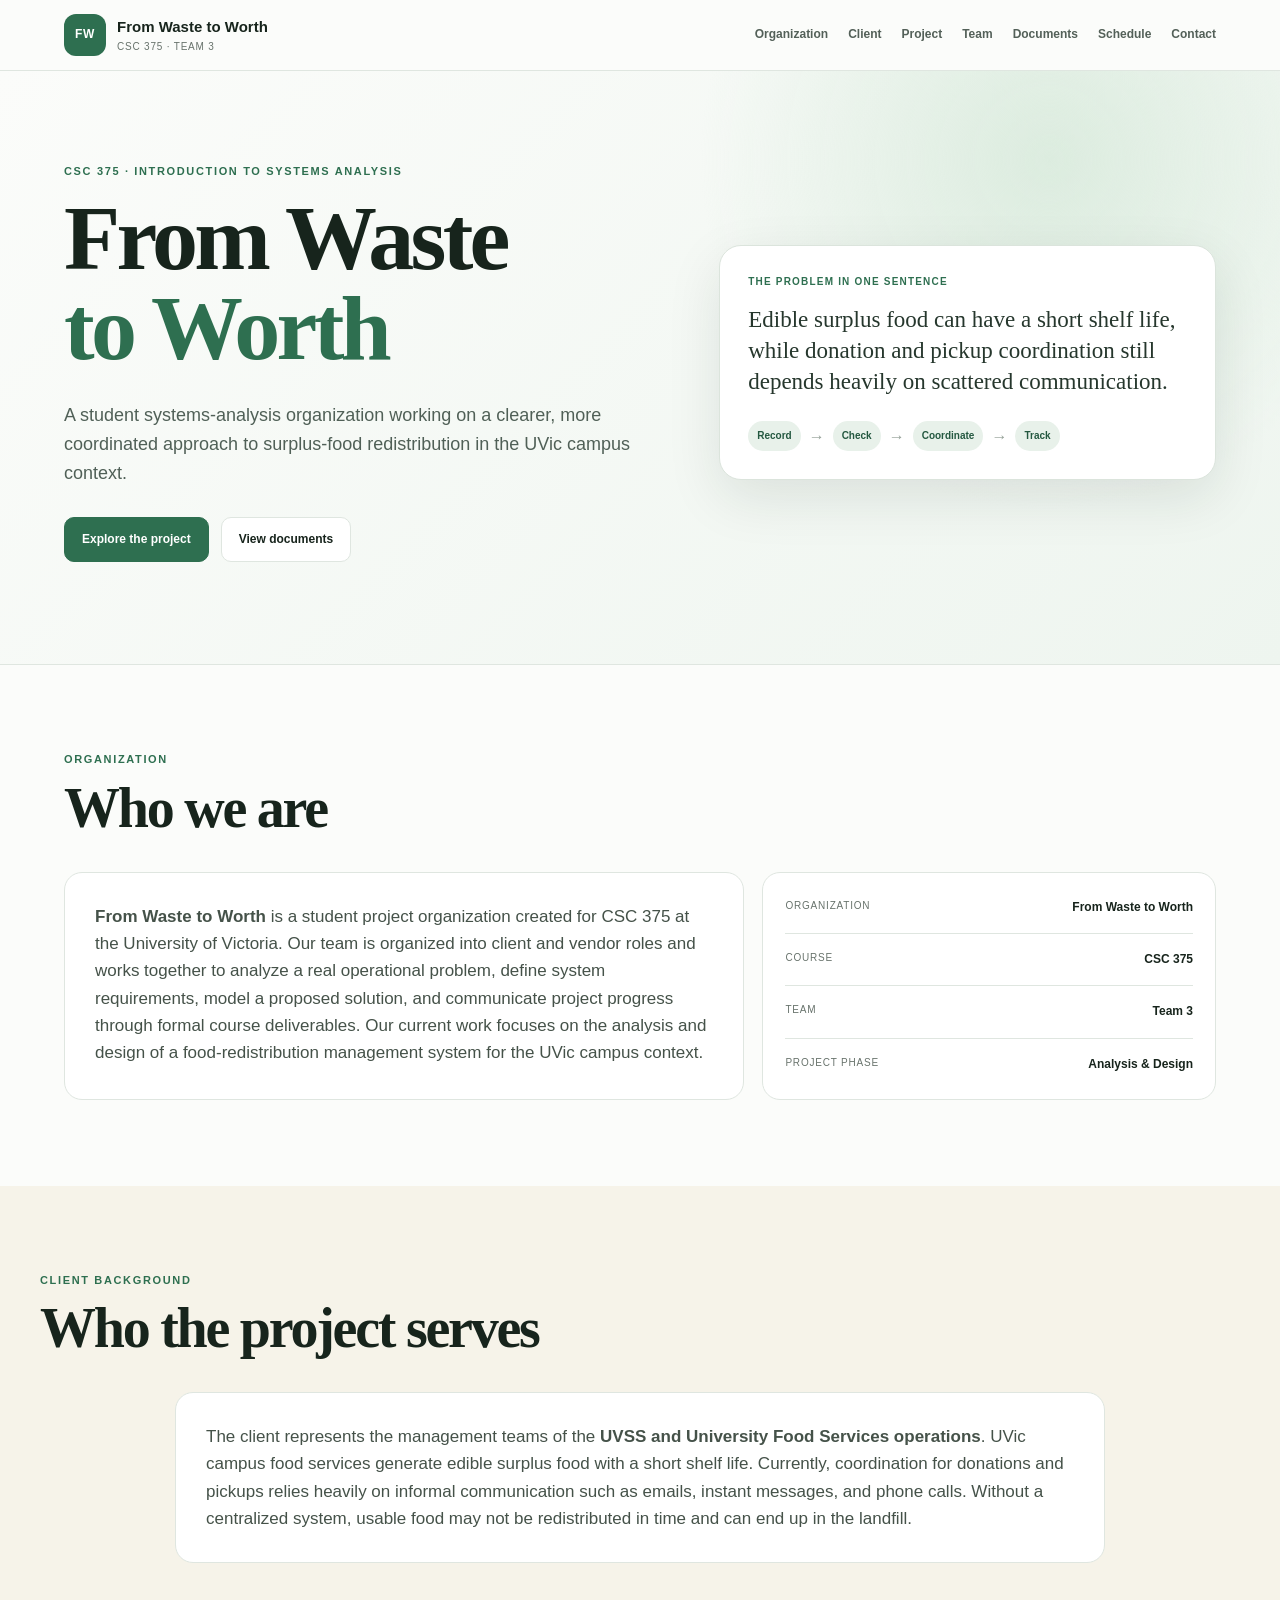
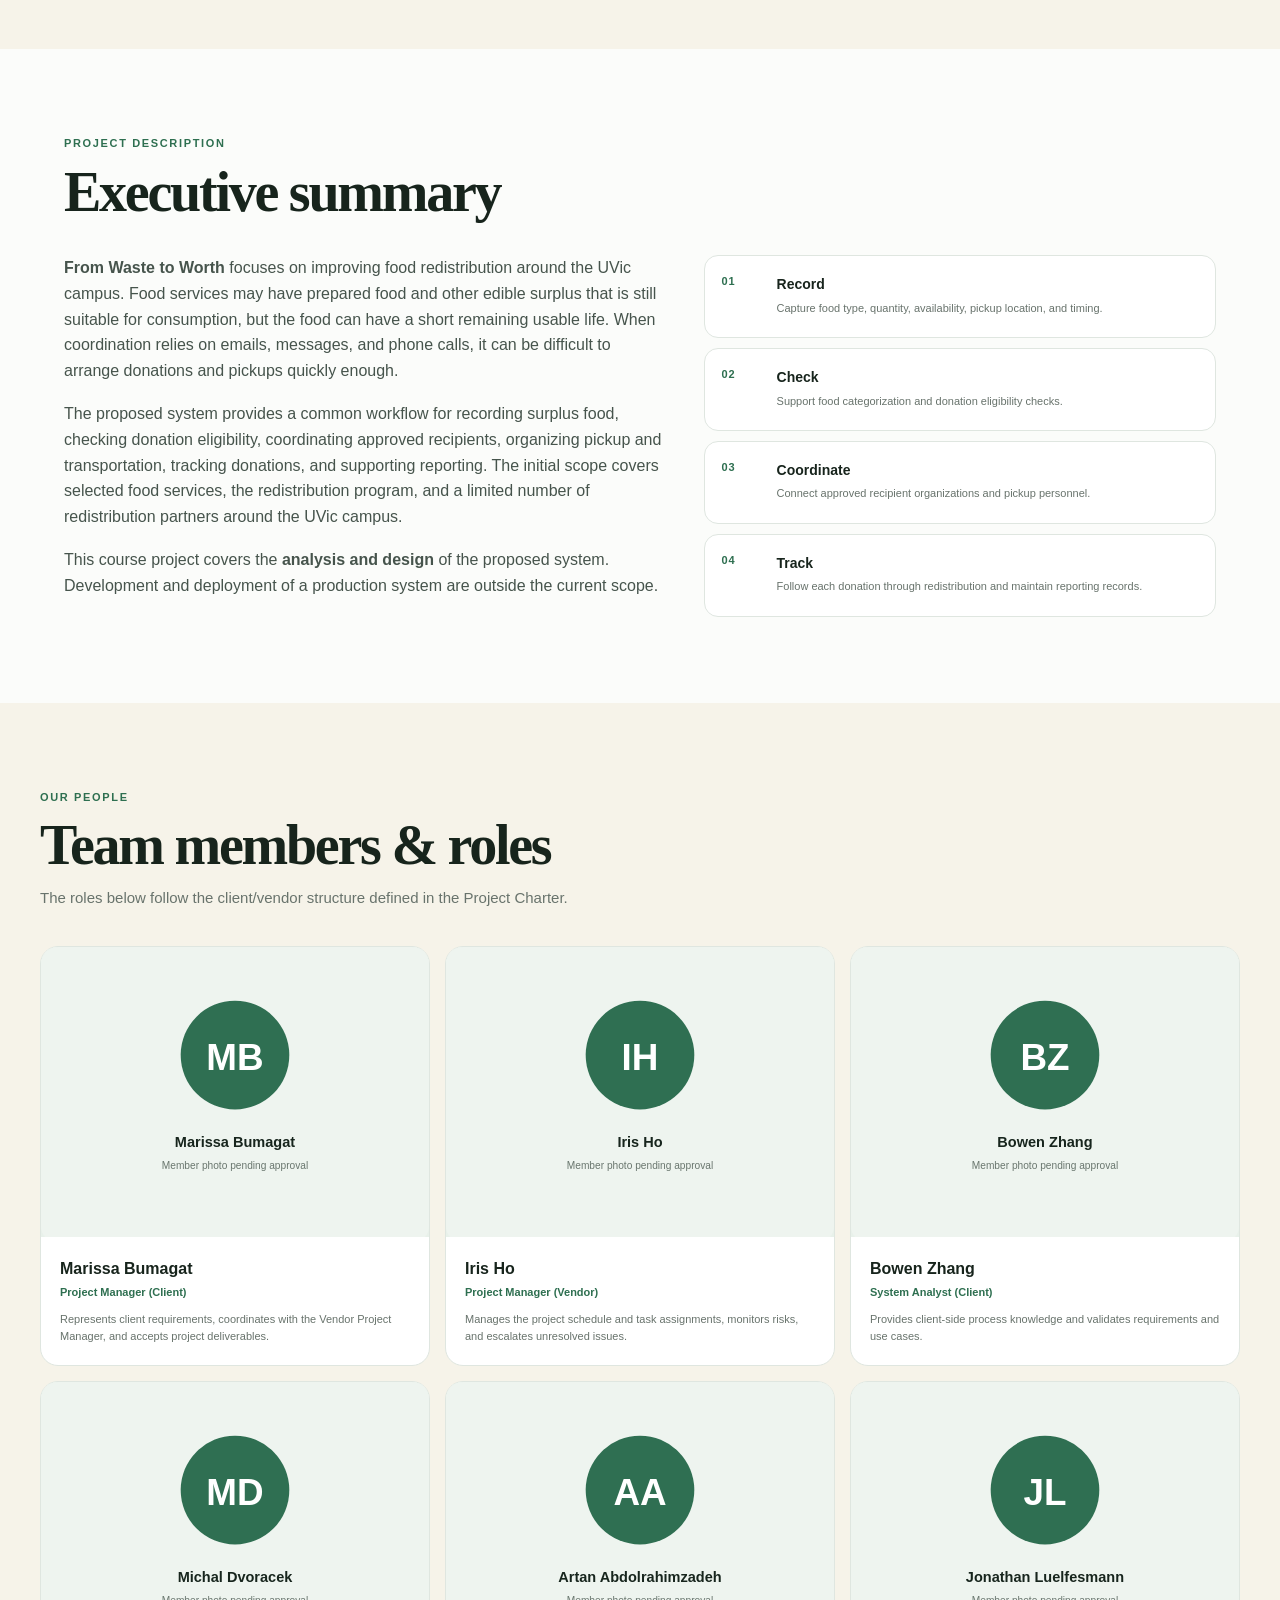
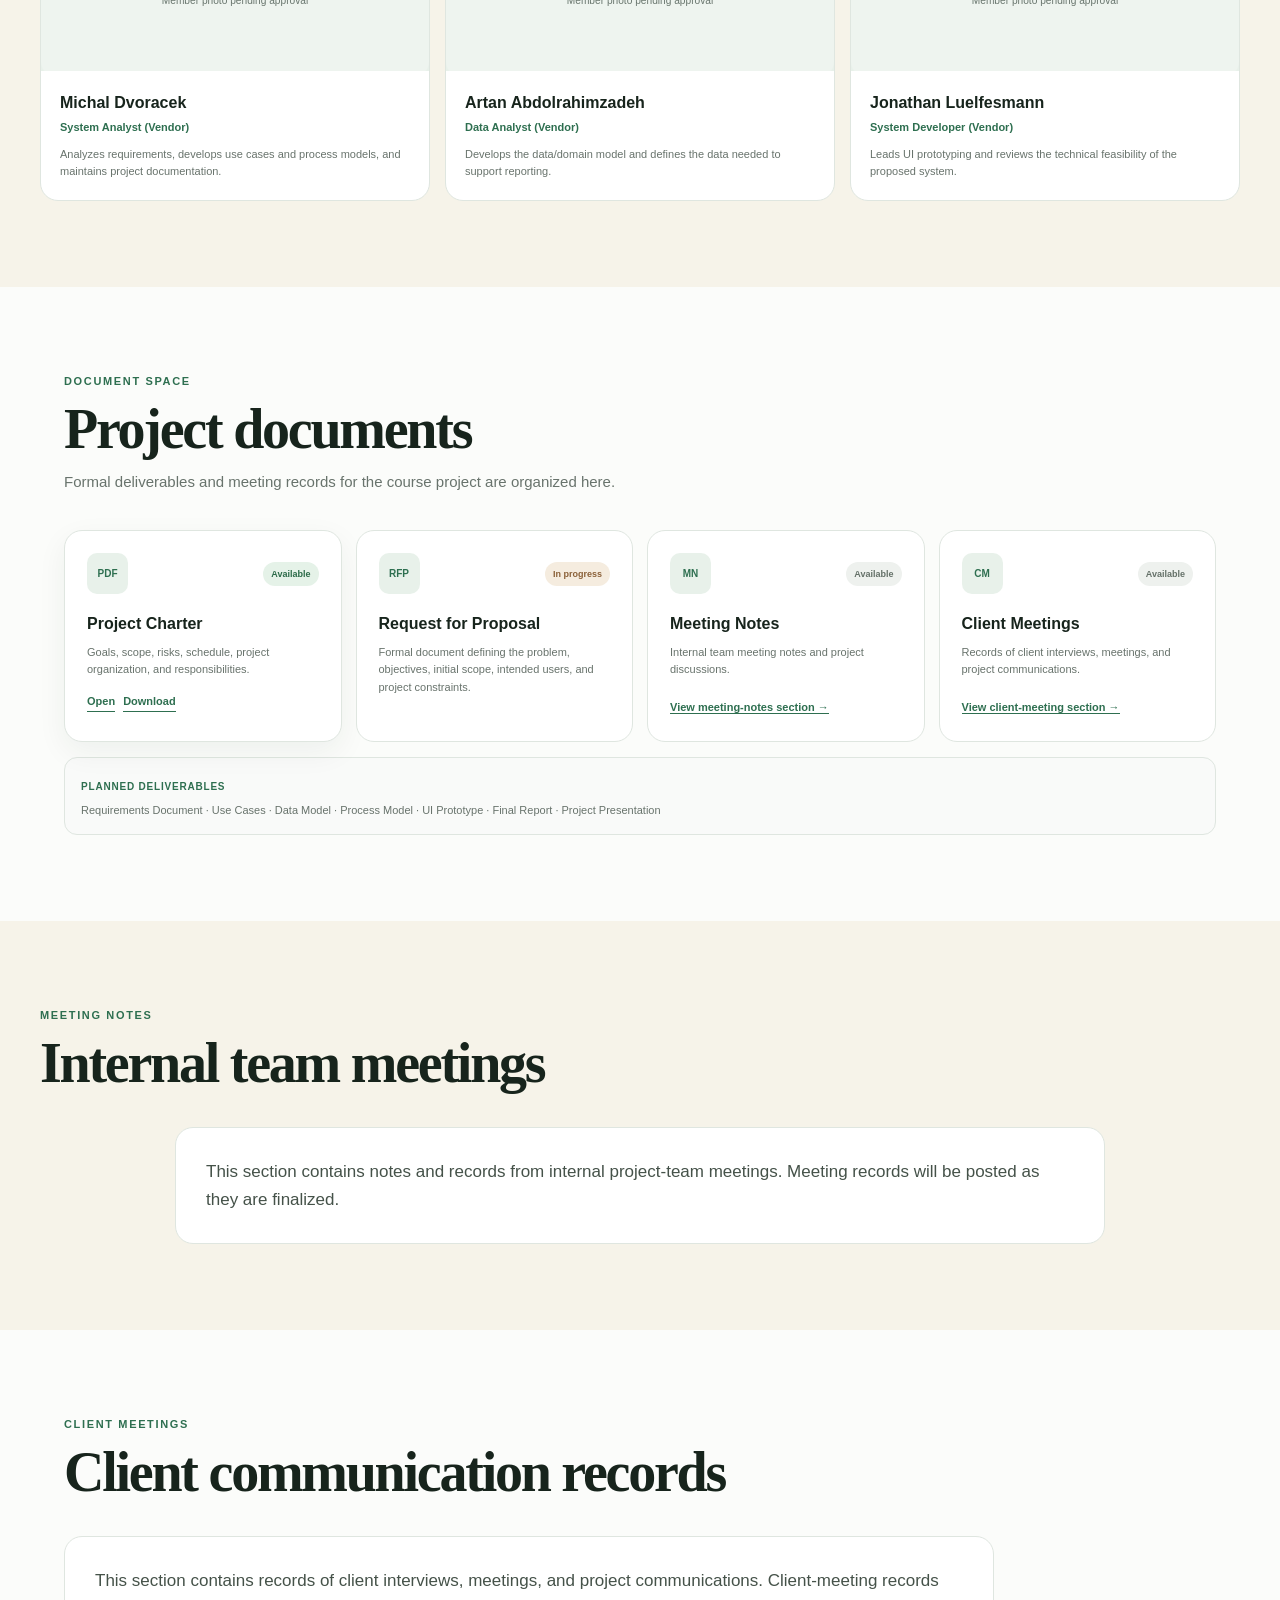
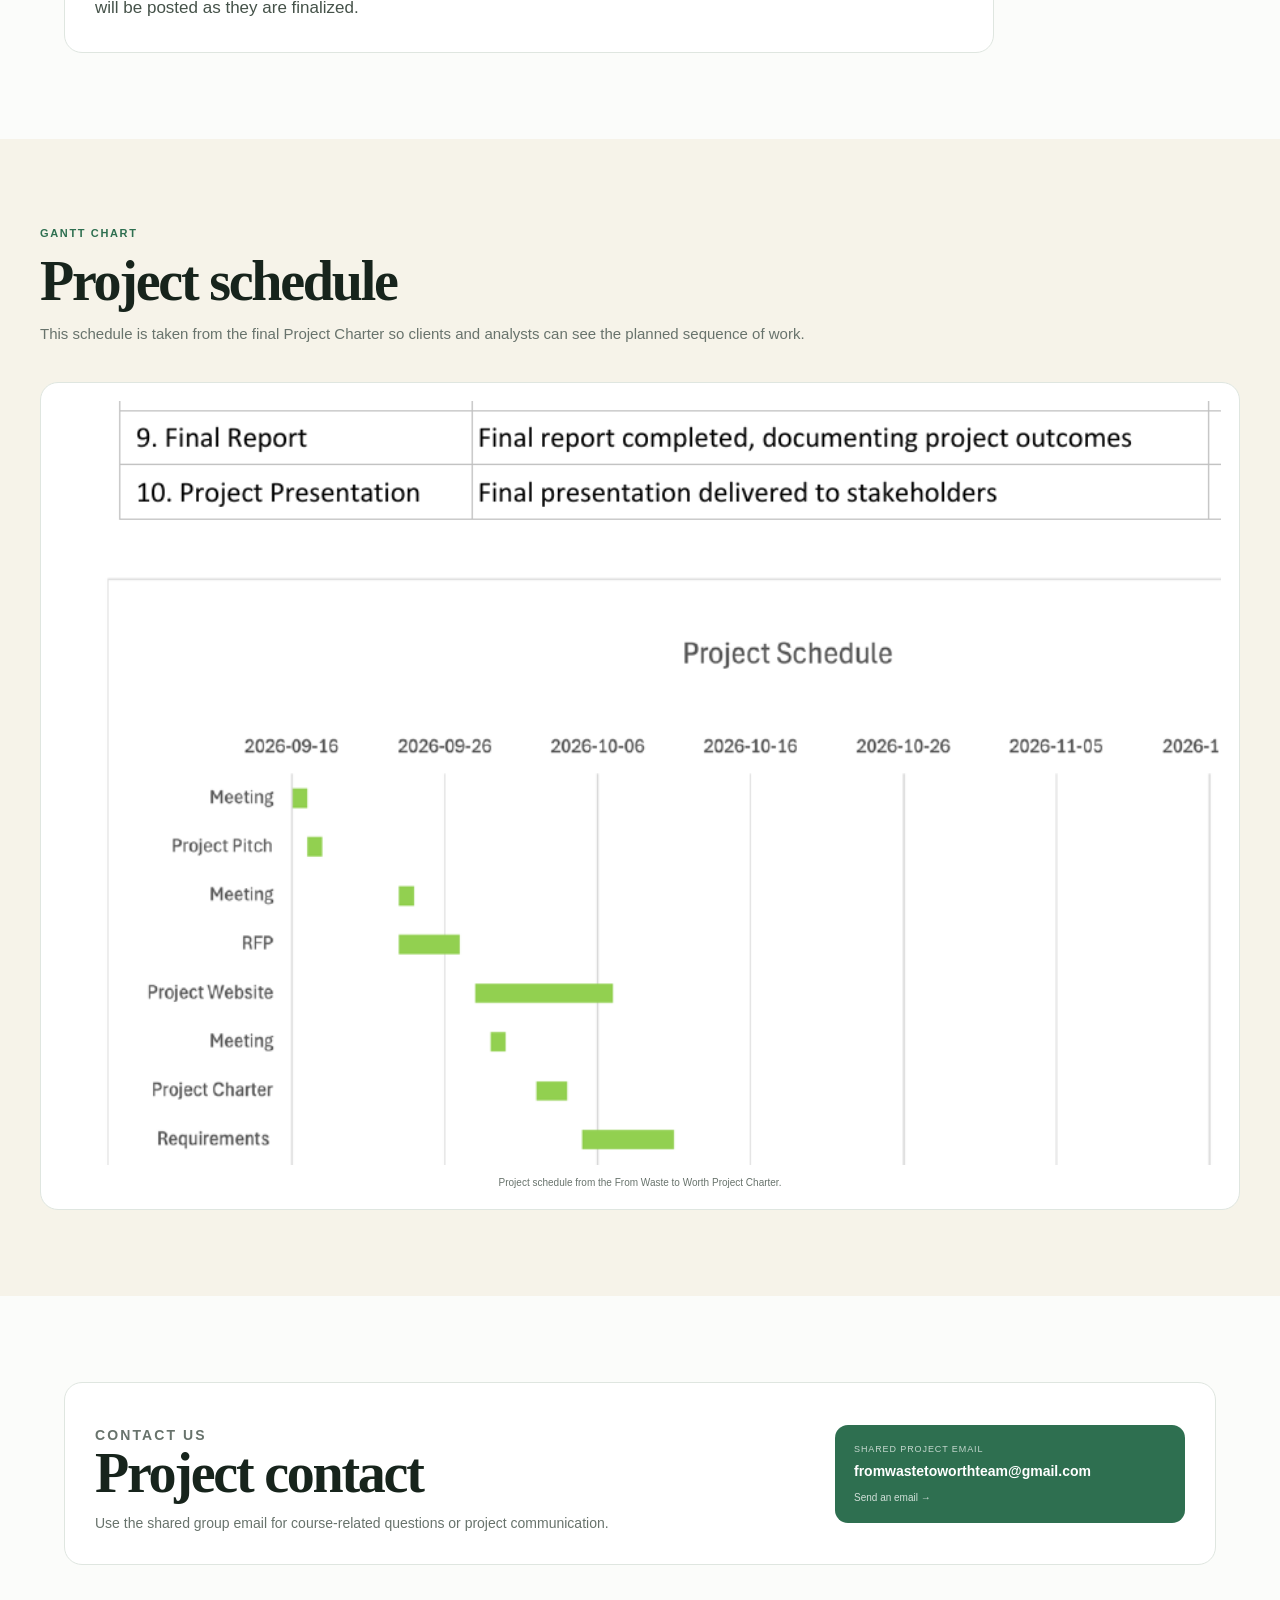
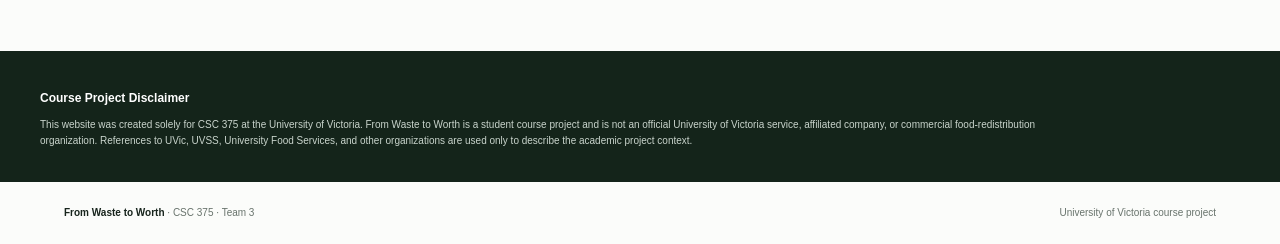
==== index.html @ 50b14043 "Add files via upload" ====
<!doctype html>
<html lang="en">
<head>
  <meta charset="utf-8">
  <meta name="viewport" content="width=device-width, initial-scale=1">
  <title>From Waste to Worth | CSC 375</title>
  <meta name="description" content="From Waste to Worth is a CSC 375 student project organization focused on improving surplus-food redistribution coordination around the UVic campus.">
  <style>
:root{
 --ink:#17241c;--muted:#68736c;--green:#2e6f50;--green-dark:#245840;
 --sage:#e8f1ea;--sage2:#d8e8dc;--cream:#f6f3e9;--paper:#fbfcfa;--white:#fff;
 --line:#dfe6e0;--orange:#c97b3f;--shadow:0 18px 54px rgba(24,40,30,.10)
}
*{box-sizing:border-box} html{scroll-behavior:smooth}
body{margin:0;background:var(--paper);color:var(--ink);font-family:-apple-system,BlinkMacSystemFont,"Segoe UI",Inter,Arial,sans-serif;line-height:1.6}
a{text-decoration:none;color:inherit}
.site-header{position:sticky;top:0;z-index:50;background:rgba(251,252,250,.95);backdrop-filter:blur(14px);border-bottom:1px solid var(--line)}
.nav-wrap{max-width:1200px;margin:auto;padding:14px 24px;display:flex;align-items:center;justify-content:space-between;gap:24px}
.brand{display:flex;align-items:center;gap:11px}.mark{width:42px;height:42px;border-radius:12px;display:grid;place-items:center;background:var(--green);color:white;font-weight:800;font-size:12px;letter-spacing:.05em}
.brand strong,.brand small{display:block}.brand strong{font-size:15px}.brand small{font-size:10px;color:var(--muted);text-transform:uppercase;letter-spacing:.08em}
nav{display:flex;gap:20px;font-size:12px;font-weight:700;color:#536058}nav a:hover{color:var(--green)}
.menu-btn{display:none;border:0;background:none;font-size:24px}
.hero{background:radial-gradient(circle at 82% 15%,#dcecdf 0,transparent 30%),linear-gradient(135deg,#fbfcfa,#eef5ef);border-bottom:1px solid var(--line)}
.hero-inner{max-width:1200px;margin:auto;padding:92px 24px 102px;display:grid;grid-template-columns:1.08fr .92fr;gap:72px;align-items:center}
.eyebrow{margin:0 0 12px;color:var(--green);font-weight:850;font-size:11px;text-transform:uppercase;letter-spacing:.15em}
h1,h2{font-family:Georgia,"Times New Roman",serif;letter-spacing:-.04em;line-height:.98;margin:0}
h1{font-size:clamp(58px,7.6vw,92px);font-weight:600}h1 em{font-style:normal;color:var(--green)}
.hero-text{font-size:18px;color:#506057;max-width:670px;margin:28px 0 30px}
.hero-actions{display:flex;gap:12px;flex-wrap:wrap}.btn{padding:12px 17px;border-radius:10px;border:1px solid var(--line);font-size:12px;font-weight:800}.primary{background:var(--green);border-color:var(--green);color:white}.secondary{background:white}
.hero-card{background:white;border:1px solid #dbe4dc;border-radius:22px;padding:28px;box-shadow:var(--shadow)}
.mini-title{font-size:10px;font-weight:850;color:var(--green);letter-spacing:.12em;margin:0 0 14px}
blockquote{font-family:Georgia,serif;font-size:23px;line-height:1.35;margin:0;color:#26372d}
.flow{display:flex;align-items:center;gap:8px;flex-wrap:wrap;margin-top:24px}.flow span{font-size:10px;font-weight:800;padding:7px 9px;border-radius:999px;background:var(--sage);color:var(--green-dark)}.flow i{font-style:normal;color:#96a299}
.section{max-width:1200px;margin:auto;padding:86px 24px}.section.soft{max-width:none;background:var(--cream)}.section.soft>*{max-width:1200px;margin-left:auto;margin-right:auto}
.section-heading{max-width:790px;margin-bottom:36px}.section-heading h2,.contact h2{font-size:clamp(38px,5vw,56px)}.intro{color:var(--muted);font-size:15px;margin:13px 0 0}
.split{display:grid;grid-template-columns:1.2fr .8fr;gap:18px}
.copy-card,.facts,.member,.doc-card,.contact,.gantt{background:white;border:1px solid var(--line);border-radius:18px}
.copy-card{padding:30px;font-size:17px}.copy-card p{margin:0;color:#455249}.copy-card.wide{max-width:930px}
.facts{padding:9px 22px}.facts div{display:flex;justify-content:space-between;gap:20px;padding:16px 0;border-bottom:1px solid var(--line)}.facts div:last-child{border:0}.facts span{font-size:10px;text-transform:uppercase;letter-spacing:.08em;color:var(--muted)}.facts strong{font-size:12px;text-align:right}
.project-grid{display:grid;grid-template-columns:1.08fr .92fr;gap:38px}.summary p{margin:0 0 18px;font-size:16px;color:#46544c}
.project-points{display:grid;gap:10px}.project-points article{display:grid;grid-template-columns:42px 1fr;gap:13px;background:white;border:1px solid var(--line);border-radius:14px;padding:17px}.project-points b{font-size:11px;color:var(--green);letter-spacing:.08em}.project-points h3{margin:0;font-size:14px}.project-points p{margin:4px 0 0;font-size:11px;color:var(--muted)}
.team-grid{display:grid;grid-template-columns:repeat(3,1fr);gap:15px}.member{overflow:hidden}.member img{display:block;width:100%;aspect-ratio:1.34/1;object-fit:cover;background:var(--sage)}.member div{padding:19px}.member h3{margin:0 0 3px;font-size:16px}.member p{margin:0;font-size:11px;color:var(--muted)}.member .role{font-weight:800;color:var(--green);margin-bottom:9px}.photo-note{font-size:11px;color:#5b685f;margin:14px 0 0;padding:12px 14px;border:1px dashed #cbd6cd;border-radius:11px;background:#f9fbf9}
.docs-grid{display:grid;grid-template-columns:repeat(4,1fr);gap:14px}.doc-card{padding:22px}.doc-card.featured{box-shadow:0 10px 30px rgba(25,45,33,.06)}.doc-top{display:flex;justify-content:space-between;gap:10px;align-items:center}.file-icon{width:41px;height:41px;border-radius:10px;display:grid;place-items:center;background:var(--sage);color:var(--green);font-size:10px;font-weight:900}.status{font-size:9px;font-weight:800;border-radius:999px;padding:5px 8px}.status.live{background:#e5f2e8;color:#2b6a48}.status.pending{background:#f5ecdf;color:#8a6038}.status.ready{background:#eef1ee;color:#647068}
.doc-card h3{font-size:16px;margin:17px 0 7px}.doc-card p{font-size:11px;color:var(--muted);margin:0 0 14px}.doc-actions{display:flex;gap:8px}.doc-actions a,.text-link{font-size:11px;font-weight:800;color:var(--green);border-bottom:1px solid currentColor}.future-docs{margin-top:15px;border:1px solid var(--line);background:#f9faf9;border-radius:13px;padding:14px 16px}.future-docs span{font-size:10px;font-weight:850;text-transform:uppercase;letter-spacing:.08em;color:var(--green)}.future-docs p{margin:5px 0 0;font-size:11px;color:var(--muted)}
.gantt{margin:0;padding:18px}.gantt img{display:block;width:100%;height:auto;border-radius:10px}.gantt figcaption{text-align:center;font-size:10px;color:var(--muted);padding-top:10px}
.contact{padding:30px;display:grid;grid-template-columns:1fr auto;gap:30px;align-items:center}.contact p{color:var(--muted);font-size:14px;margin:11px 0 0;max-width:610px}.email{background:var(--green);color:white;padding:17px 19px;border-radius:13px;min-width:350px}.email small,.email strong,.email span{display:block}.email small{opacity:.72;font-size:9px;text-transform:uppercase;letter-spacing:.1em}.email strong{font-size:14px;margin:4px 0 7px}.email span{opacity:.78;font-size:10px}
.disclaimer{background:#14241a;color:white;padding:33px 24px}.disclaimer>div{max-width:1200px;margin:auto}.disclaimer strong{font-size:12px}.disclaimer p{max-width:1000px;margin:7px 0 0;color:#c9d4cc;font-size:10px}
footer{max-width:1200px;margin:auto;padding:23px 24px;display:flex;justify-content:space-between;gap:20px;color:var(--muted);font-size:10px}footer strong{color:var(--ink)}
.subpage{max-width:900px;margin:80px auto;padding:0 24px}.subpage .panel{background:white;border:1px solid var(--line);border-radius:18px;padding:28px}.subpage h1{font-size:48px}.subpage p{color:var(--muted)}.back{display:inline-block;margin-top:18px;color:var(--green);font-weight:800;font-size:12px}
@media(max-width:980px){.hero-inner,.split,.project-grid{grid-template-columns:1fr}.team-grid{grid-template-columns:repeat(2,1fr)}.docs-grid{grid-template-columns:repeat(2,1fr)}nav{display:none;position:absolute;left:16px;right:16px;top:70px;background:white;border:1px solid var(--line);border-radius:14px;padding:16px;box-shadow:var(--shadow);flex-direction:column}.menu-btn{display:block}nav.open{display:flex}.contact{grid-template-columns:1fr}.email{min-width:0}}
@media(max-width:620px){.hero-inner{padding:62px 18px 72px}.section{padding:68px 18px}.team-grid,.docs-grid{grid-template-columns:1fr}h1{font-size:55px}.nav-wrap{padding:12px 18px}.brand strong{font-size:13px}.contact{padding:22px}footer{flex-direction:column;gap:4px}}
</style>
</head>
<body>
<header class="site-header">
  <div class="nav-wrap">
    <a class="brand" href="#home">
      <span class="mark">FW</span>
      <span><strong>From Waste to Worth</strong><small>CSC 375 · Team 3</small></span>
    </a>
    <button class="menu-btn" aria-label="Open menu">☰</button>
    <nav>
      <a href="#organization">Organization</a>
      <a href="#client">Client</a>
      <a href="#project">Project</a>
      <a href="#team">Team</a>
      <a href="#documents">Documents</a>
      <a href="#schedule">Schedule</a>
      <a href="#contact">Contact</a>
    </nav>
  </div>
</header>

<main id="home">
<section class="hero">
  <div class="hero-inner">
    <div class="hero-copy">
      <p class="eyebrow">CSC 375 · Introduction to Systems Analysis</p>
      <h1>From Waste<br><em>to Worth</em></h1>
      <p class="hero-text">A student systems-analysis organization working on a clearer, more coordinated approach to surplus-food redistribution in the UVic campus context.</p>
      <div class="hero-actions">
        <a class="btn primary" href="#project">Explore the project</a>
        <a class="btn secondary" href="#documents">View documents</a>
      </div>
    </div>

    <div class="hero-card">
      <p class="mini-title">THE PROBLEM IN ONE SENTENCE</p>
      <blockquote>Edible surplus food can have a short shelf life, while donation and pickup coordination still depends heavily on scattered communication.</blockquote>
      <div class="flow">
        <span>Record</span><i>→</i><span>Check</span><i>→</i><span>Coordinate</span><i>→</i><span>Track</span>
      </div>
    </div>
  </div>
</section>

<section class="section" id="organization">
  <div class="section-heading">
    <p class="eyebrow">Organization</p>
    <h2>Who we are</h2>
  </div>
  <div class="split">
    <div class="copy-card">
      <p><strong>From Waste to Worth</strong> is a student project organization created for CSC 375 at the University of Victoria. Our team is organized into client and vendor roles and works together to analyze a real operational problem, define system requirements, model a proposed solution, and communicate project progress through formal course deliverables. Our current work focuses on the analysis and design of a food-redistribution management system for the UVic campus context.</p>
    </div>
    <div class="facts">
      <div><span>Organization</span><strong>From Waste to Worth</strong></div>
      <div><span>Course</span><strong>CSC 375</strong></div>
      <div><span>Team</span><strong>Team 3</strong></div>
      <div><span>Project phase</span><strong>Analysis & Design</strong></div>
    </div>
  </div>
</section>

<section class="section soft" id="client">
  <div class="section-heading">
    <p class="eyebrow">Client background</p>
    <h2>Who the project serves</h2>
  </div>
  <div class="copy-card wide">
    <p>The client represents the management teams of the <strong>UVSS and University Food Services operations</strong>. UVic campus food services generate edible surplus food with a short shelf life. Currently, coordination for donations and pickups relies heavily on informal communication such as emails, instant messages, and phone calls. Without a centralized system, usable food may not be redistributed in time and can end up in the landfill.</p>
  </div>
</section>

<section class="section" id="project">
  <div class="section-heading">
    <p class="eyebrow">Project description</p>
    <h2>Executive summary</h2>
  </div>
  <div class="project-grid">
    <div class="summary">
      <p><strong>From Waste to Worth</strong> focuses on improving food redistribution around the UVic campus. Food services may have prepared food and other edible surplus that is still suitable for consumption, but the food can have a short remaining usable life. When coordination relies on emails, messages, and phone calls, it can be difficult to arrange donations and pickups quickly enough.</p>
      <p>The proposed system provides a common workflow for recording surplus food, checking donation eligibility, coordinating approved recipients, organizing pickup and transportation, tracking donations, and supporting reporting. The initial scope covers selected food services, the redistribution program, and a limited number of redistribution partners around the UVic campus.</p>
      <p>This course project covers the <strong>analysis and design</strong> of the proposed system. Development and deployment of a production system are outside the current scope.</p>
    </div>
    <div class="project-points">
      <article><b>01</b><div><h3>Record</h3><p>Capture food type, quantity, availability, pickup location, and timing.</p></div></article>
      <article><b>02</b><div><h3>Check</h3><p>Support food categorization and donation eligibility checks.</p></div></article>
      <article><b>03</b><div><h3>Coordinate</h3><p>Connect approved recipient organizations and pickup personnel.</p></div></article>
      <article><b>04</b><div><h3>Track</h3><p>Follow each donation through redistribution and maintain reporting records.</p></div></article>
    </div>
  </div>
</section>

<section class="section soft" id="team">
  <div class="section-heading">
    <p class="eyebrow">Our people</p>
    <h2>Team members & roles</h2>
    <p class="intro">The roles below follow the client/vendor structure defined in the Project Charter.</p>
  </div>
  <div class="team-grid">
    <article class="member"><img src="[data-uri]" alt="Placeholder for Marissa Bumagat"><div><h3>Marissa Bumagat</h3><p class="role">Project Manager (Client)</p><p>Represents client requirements, coordinates with the Vendor Project Manager, and accepts project deliverables.</p></div></article>
    <article class="member"><img src="[data-uri]" alt="Placeholder for Iris Ho"><div><h3>Iris Ho</h3><p class="role">Project Manager (Vendor)</p><p>Manages the project schedule and task assignments, monitors risks, and escalates unresolved issues.</p></div></article>
    <article class="member"><img src="[data-uri]" alt="Placeholder for Bowen Zhang"><div><h3>Bowen Zhang</h3><p class="role">System Analyst (Client)</p><p>Provides client-side process knowledge and validates requirements and use cases.</p></div></article>
    <article class="member"><img src="[data-uri]" alt="Placeholder for Michal Dvoracek"><div><h3>Michal Dvoracek</h3><p class="role">System Analyst (Vendor)</p><p>Analyzes requirements, develops use cases and process models, and maintains project documentation.</p></div></article>
    <article class="member"><img src="[data-uri]" alt="Placeholder for Artan Abdolrahimzadeh"><div><h3>Artan Abdolrahimzadeh</h3><p class="role">Data Analyst (Vendor)</p><p>Develops the data/domain model and defines the data needed to support reporting.</p></div></article>
    <article class="member"><img src="[data-uri]" alt="Placeholder for Jonathan Luelfesmann"><div><h3>Jonathan Luelfesmann</h3><p class="role">System Developer (Vendor)</p><p>Leads UI prototyping and reviews the technical feasibility of the proposed system.</p></div></article>
  </div>
  
</section>

<section class="section" id="documents">
  <div class="section-heading">
    <p class="eyebrow">Document space</p>
    <h2>Project documents</h2>
    <p class="intro">Formal deliverables and meeting records for the course project are organized here.</p>
  </div>

  <div class="docs-grid">
    <article class="doc-card featured">
      <div class="doc-top"><span class="file-icon">PDF</span><span class="status live">Available</span></div>
      <h3>Project Charter</h3>
      <p>Goals, scope, risks, schedule, project organization, and responsibilities.</p>
      <div class="doc-actions">
        <a href="[data-uri]" target="_blank">Open</a>
        <a href="[data-uri]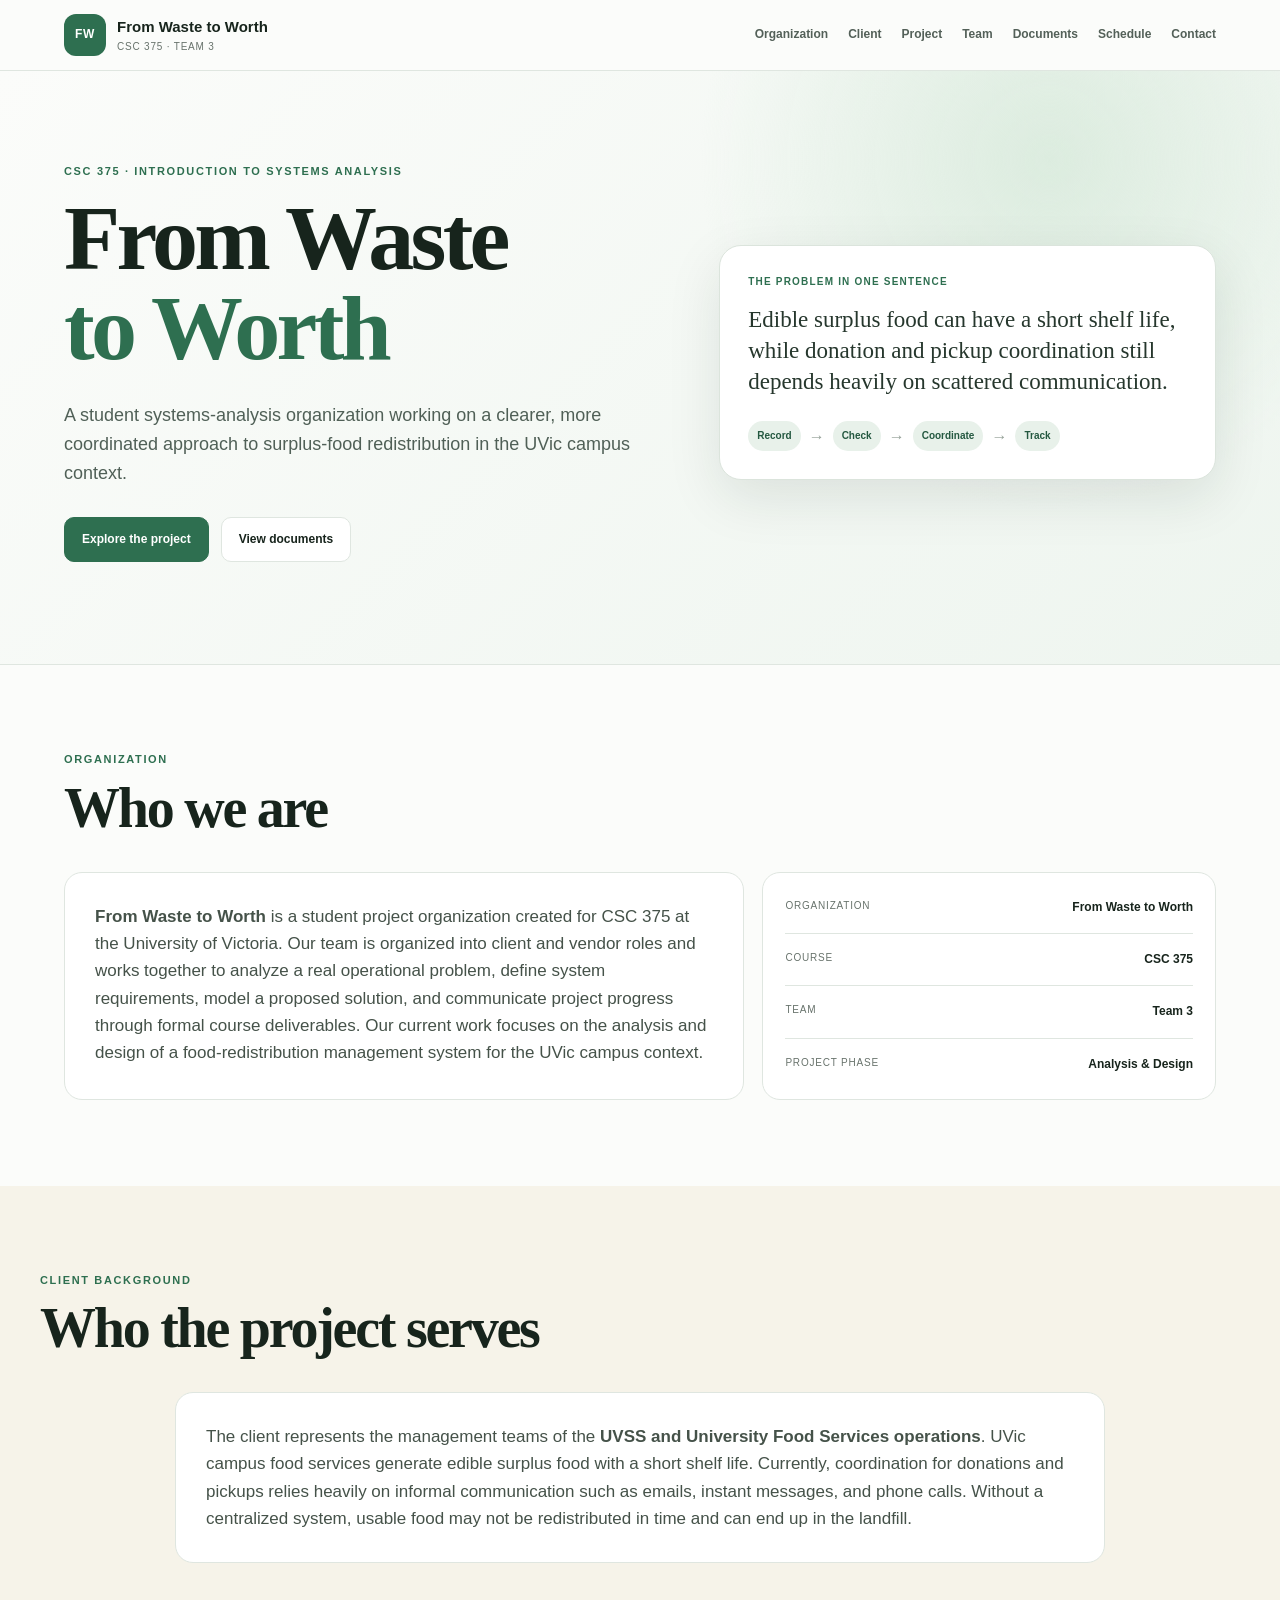
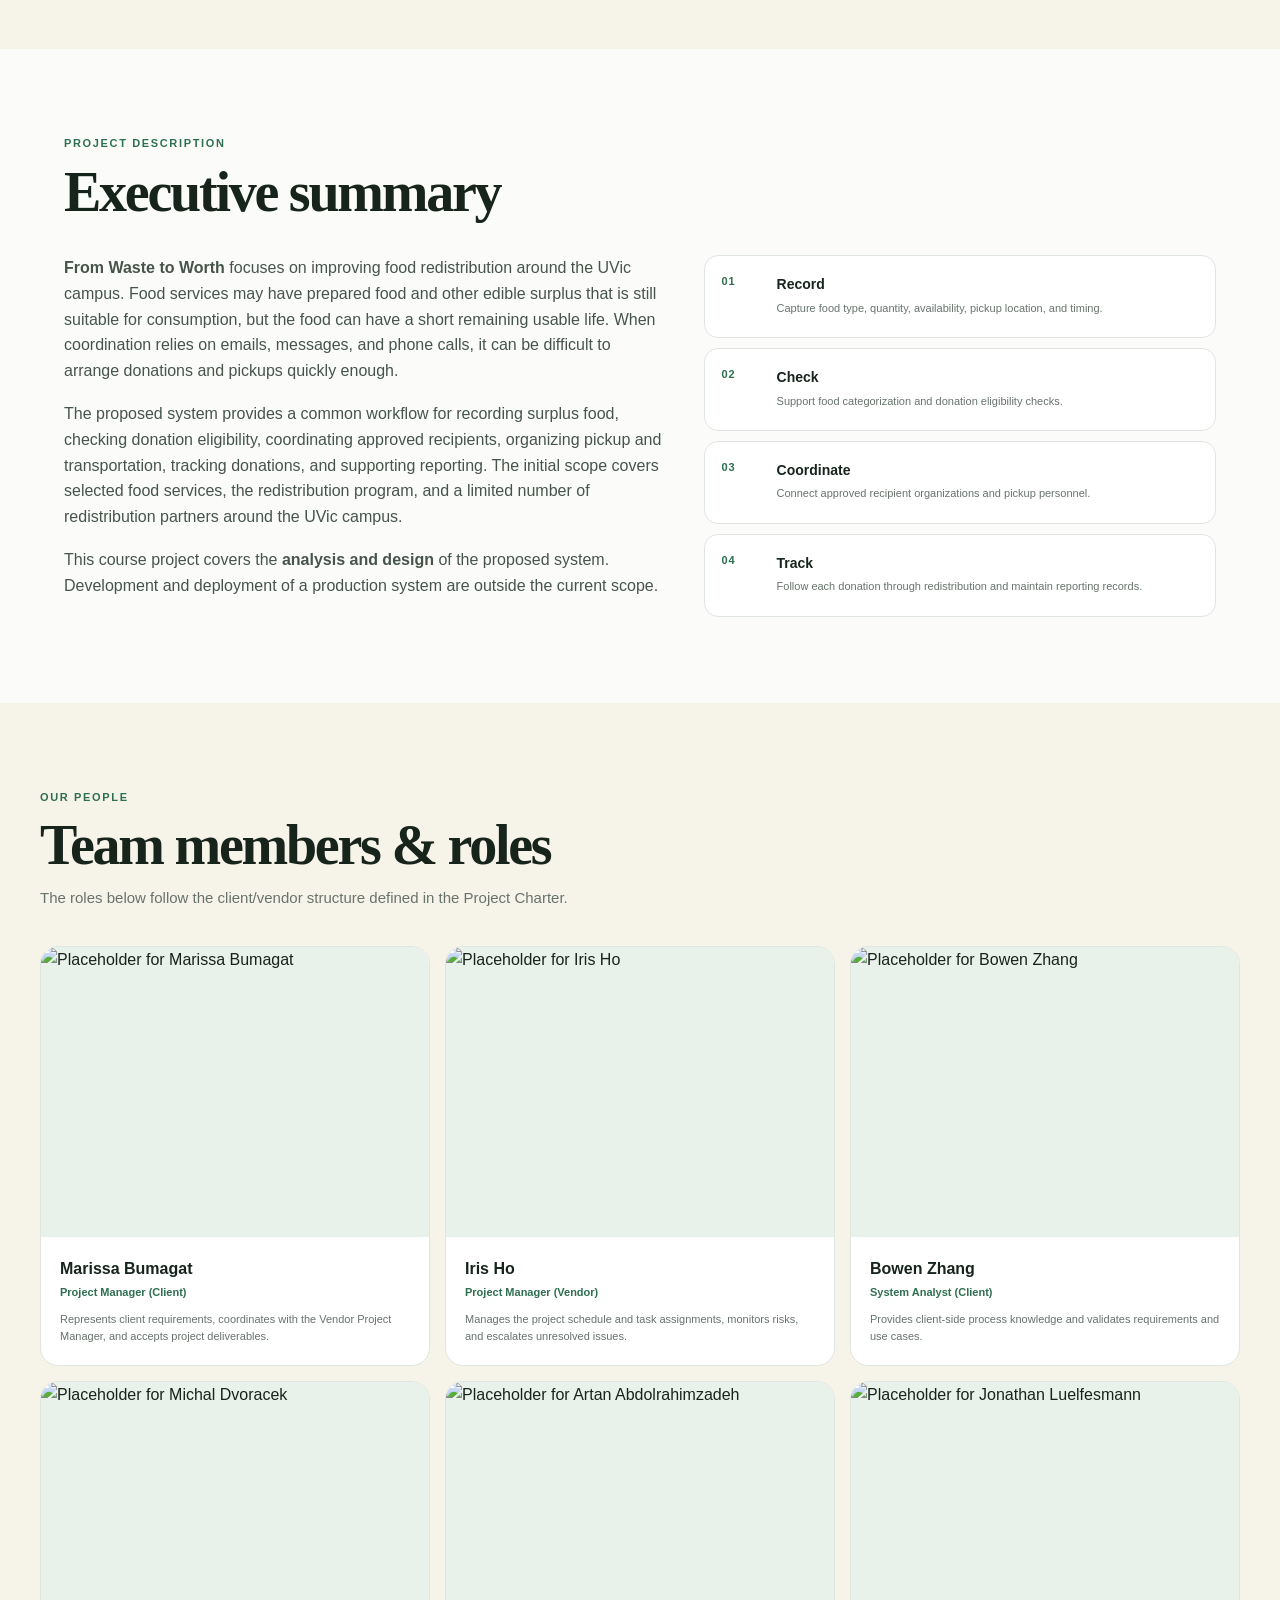
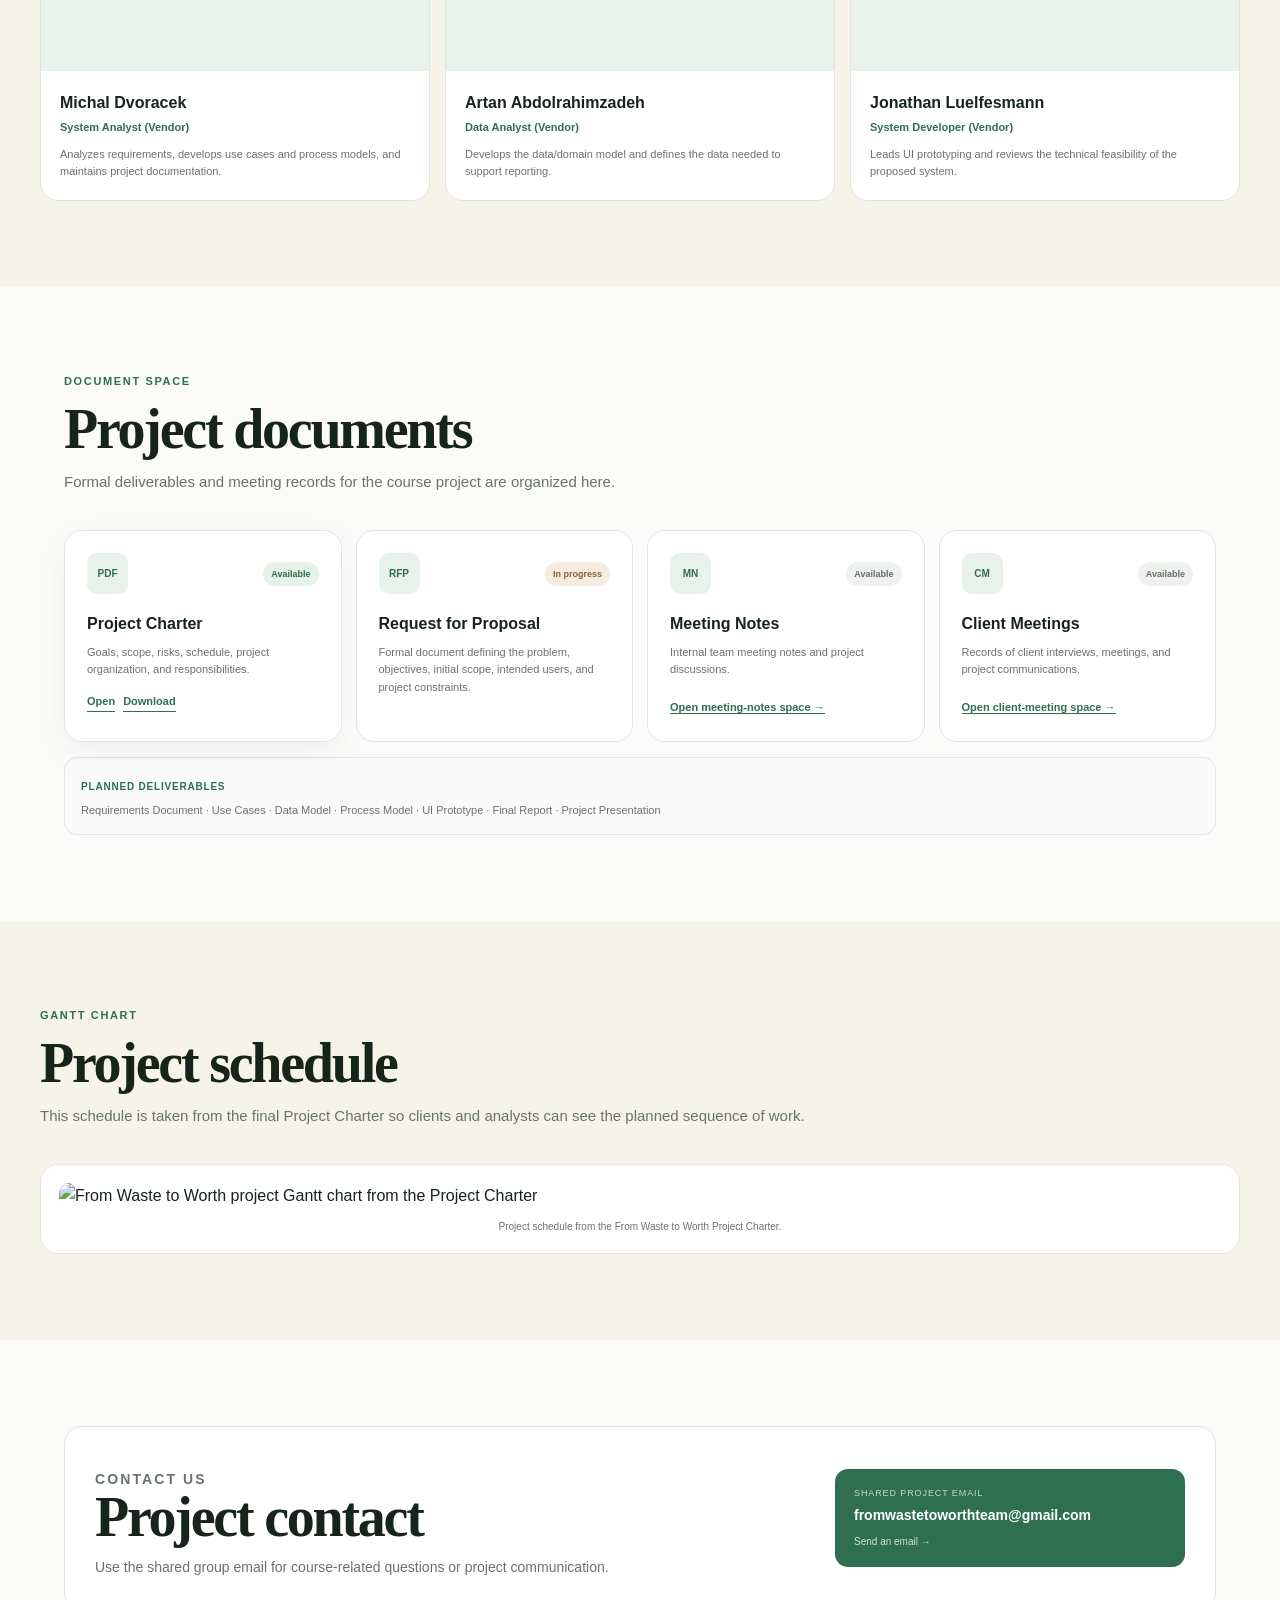
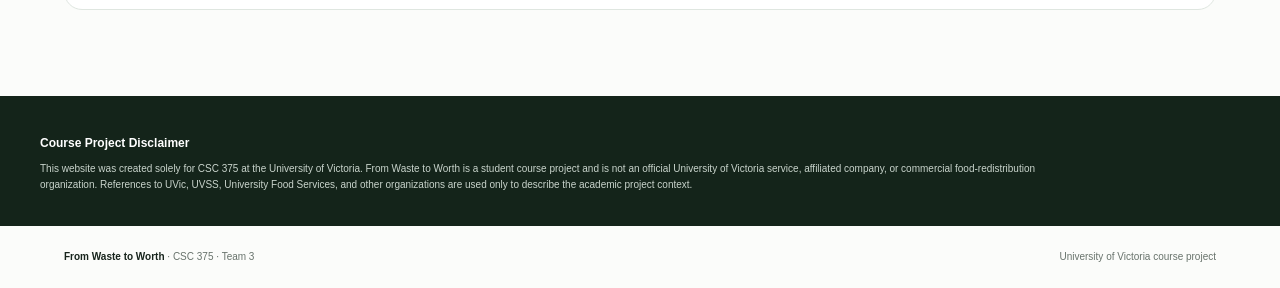
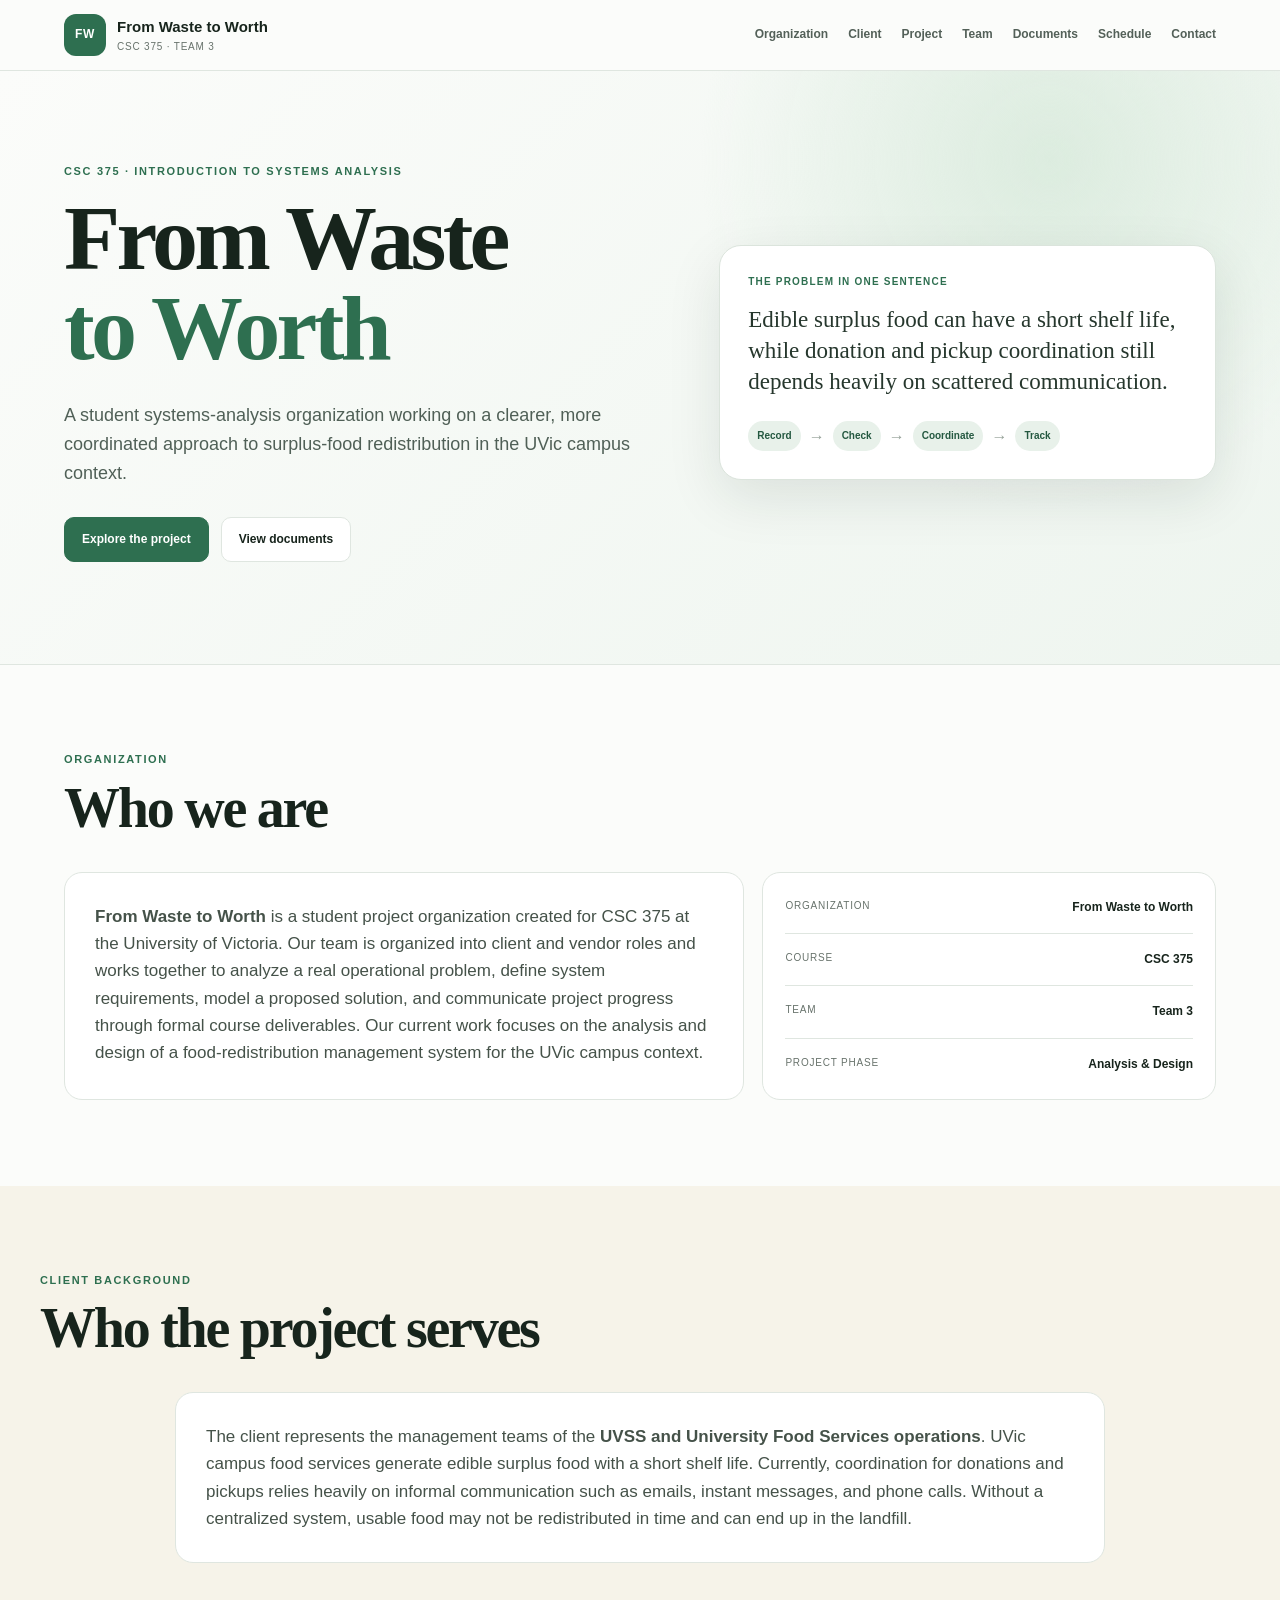
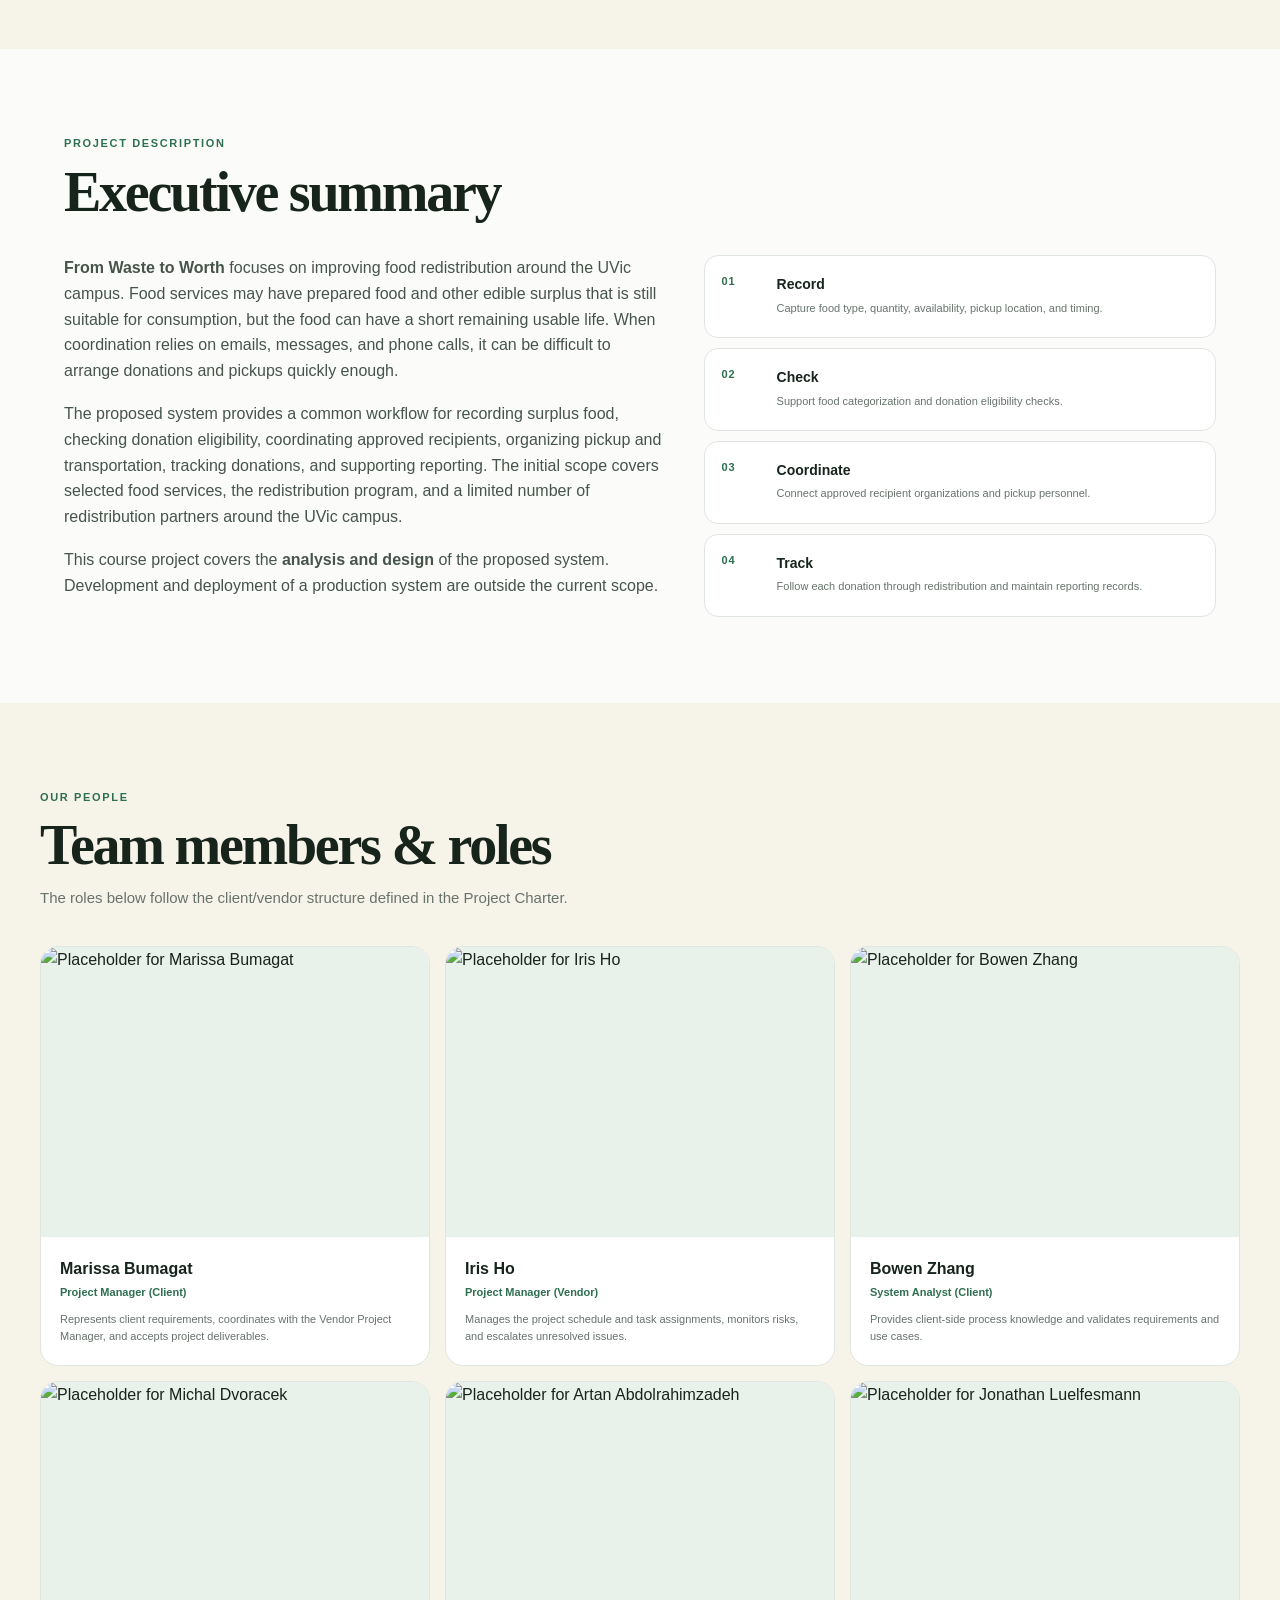
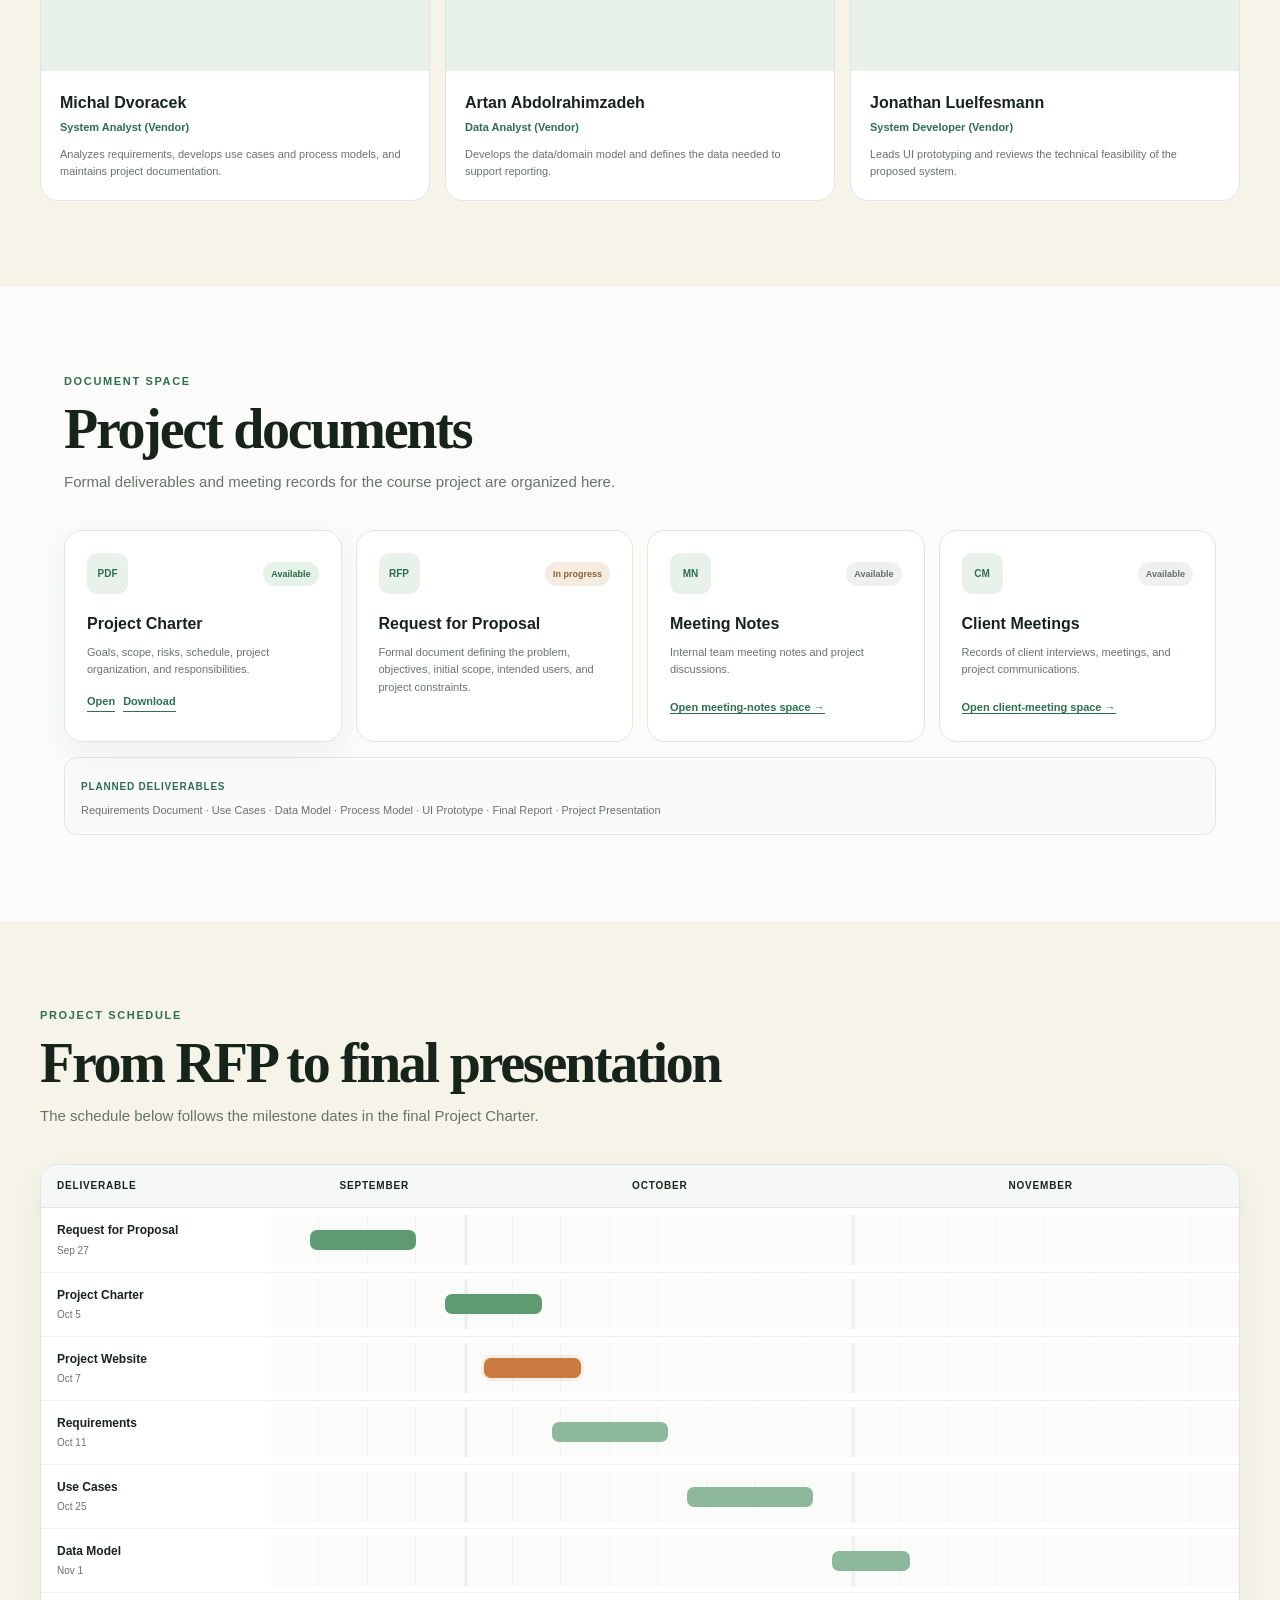
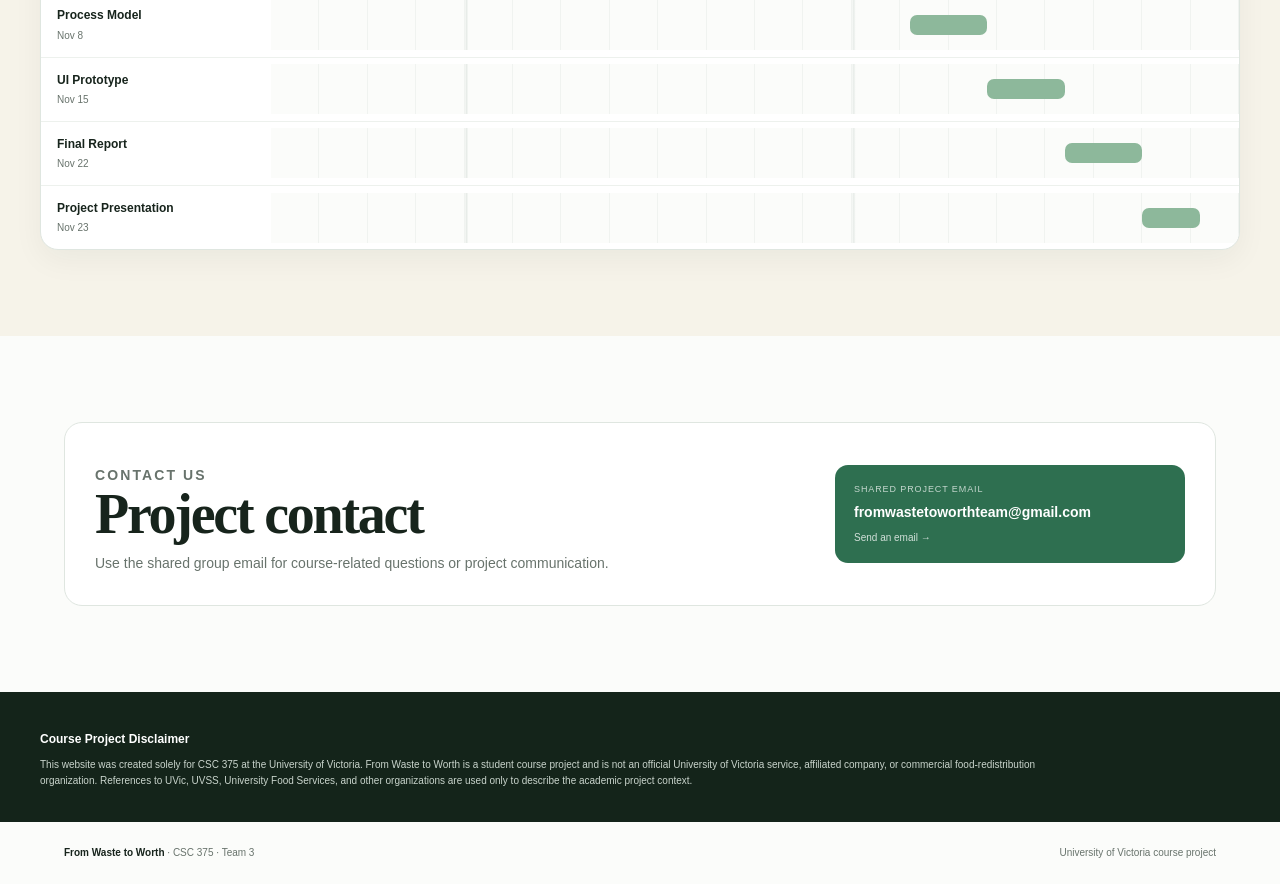
